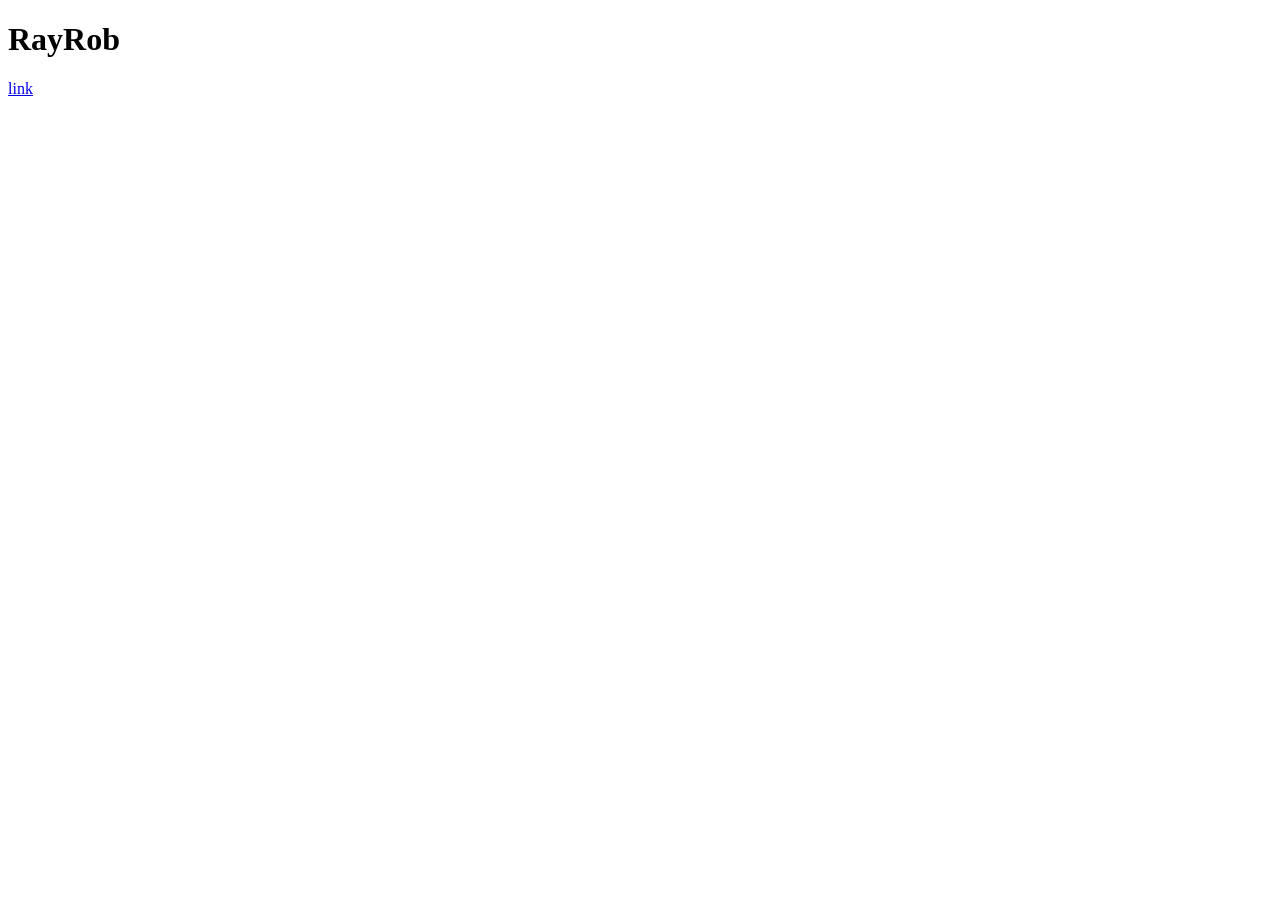
==== projects.html @ 3b28d259 "pilo 1" ====
<!DOCTYPE html>
<html lang="en">

    <head>
        <title>RayRob</title>
    </head>

    <body>
        <h1>RayRob</h1>

        <a href="https://www.youtube.com/watch?v=ELSm-G201Ls&list=PLE8uP447fYpis_9iiaT1GrdOLmg85pAJB">link</a>

    </body>
</html>
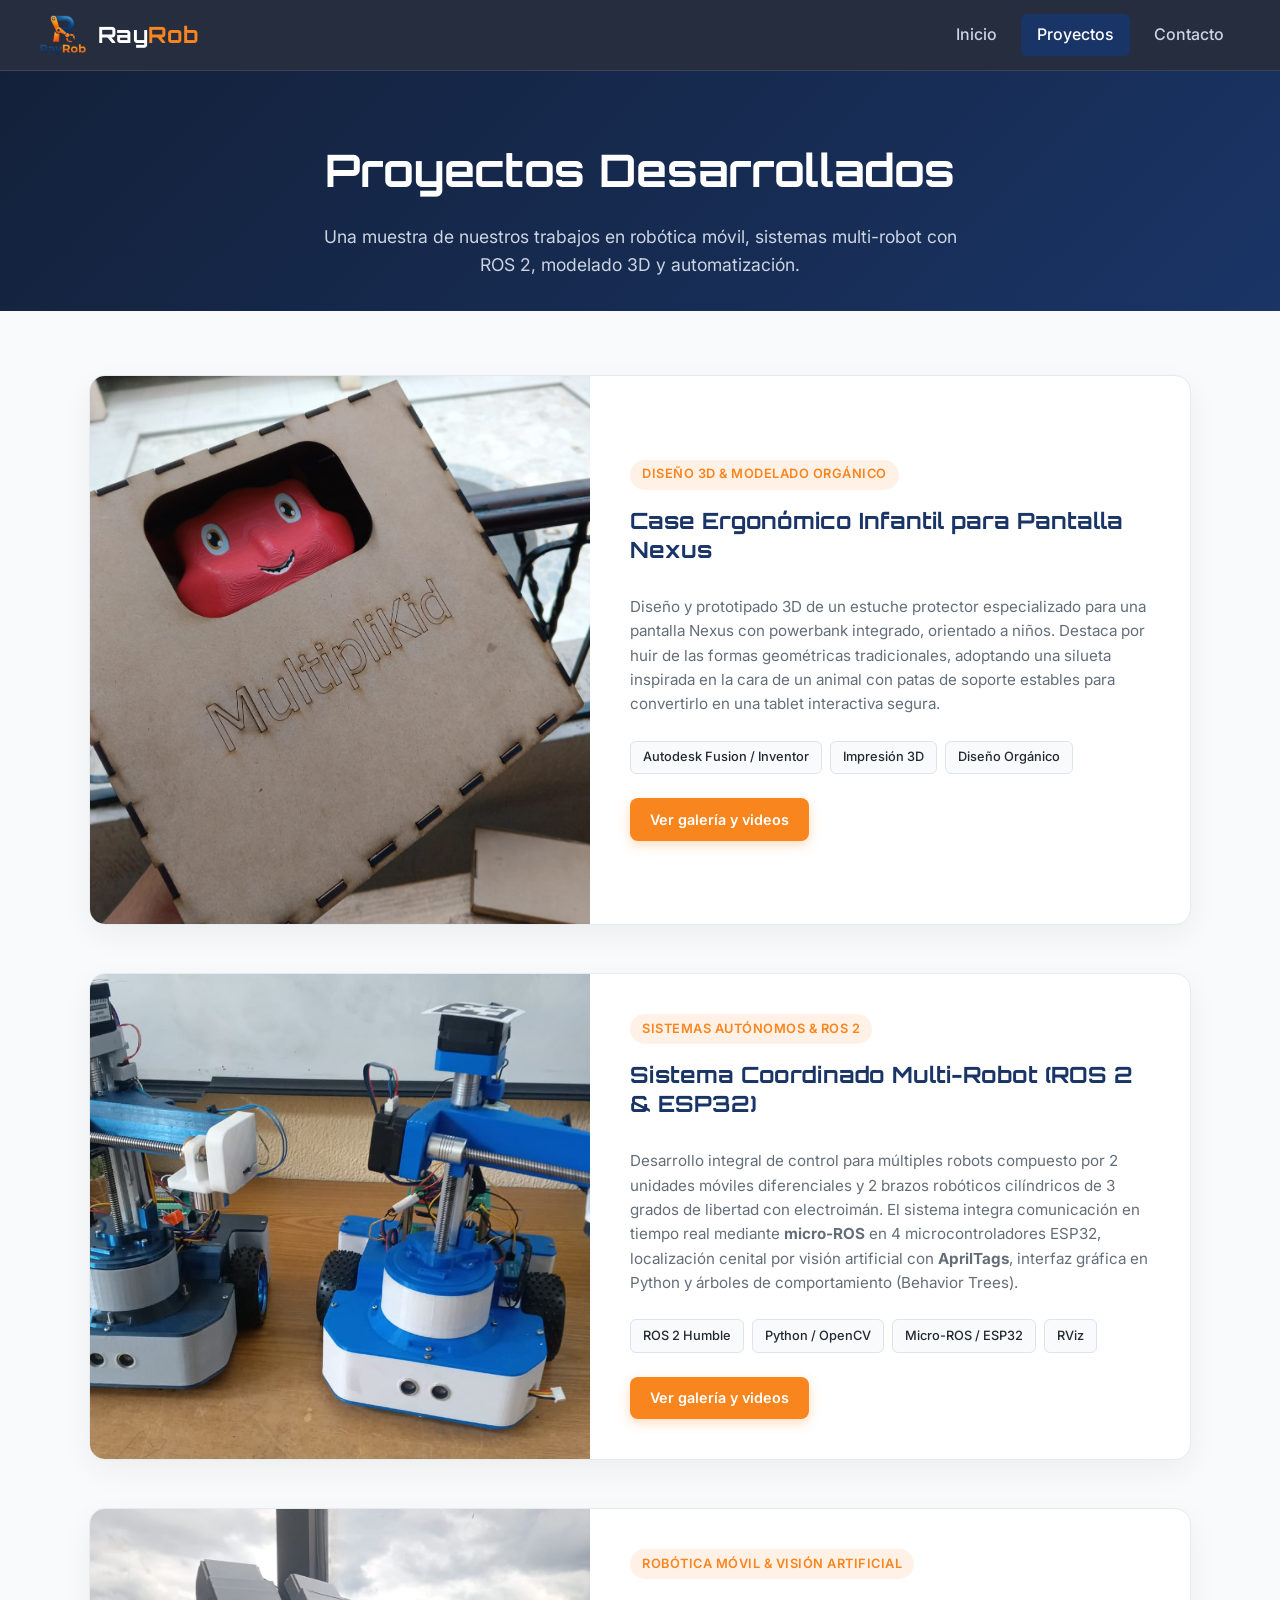
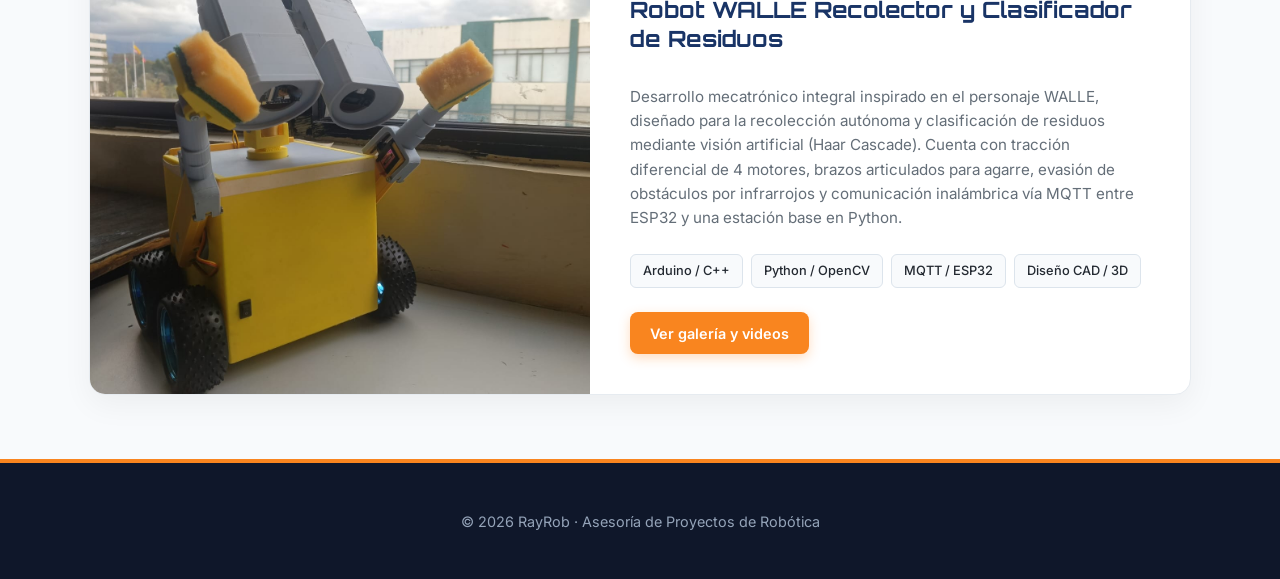
==== commit 41169cab: "second version" ====
--- a/projects.html
+++ b/projects.html
@@ -1,14 +1,148 @@
 <!DOCTYPE html>
-<html lang="en">
+<html lang="es">
+<head>
+    <meta charset="UTF-8">
+    <meta name="viewport" content="width=device-width, initial-scale=1.0">
+    <link rel="icon" type="image/png" href="multimedia/icon.png">
+    <title>RayRob | Proyectos y Desarrollos de Robótica</title>
+    <meta name="description" content="Explora nuestros proyectos universitarios, sistemas multi-robot con ROS 2, diseño 3D y prototipos de automatización.">
 
-    <head>
-        <title>RayRob</title>
-    </head>
+    <!-- Open Graph -->
+    <meta property="og:type" content="website">
+    <meta property="og:url" content="https://raynelvas.github.io/rayrob/projects.html">
+    <meta property="og:title" content="RayRob | Proyectos de Robótica">
+    <meta property="og:description" content="Conoce los proyectos de robótica móvil, ROS 2 y diseño mecánico desarrollados por RayRob.">
+    <meta property="og:image" content="multimedia/preview.png">
 
-    <body>
-        <h1>RayRob</h1>
+    <link rel="preconnect" href="https://fonts.googleapis.com">
+    <link rel="preconnect" href="https://fonts.gstatic.com" crossorigin>
+    <link href="https://fonts.googleapis.com/css2?family=Orbitron:wght@500;700&family=Inter:wght@300;400;500;600&display=swap" rel="stylesheet">
+    <link rel="stylesheet" href="styles.css">
+</head>
+<body>
 
-        <a href="https://www.youtube.com/watch?v=ELSm-G201Ls&list=PLE8uP447fYpis_9iiaT1GrdOLmg85pAJB">link</a>
+    <header class="site-header">
+        <div class="brand">
+            <img src="multimedia/logo.png" alt="Logo RayRob" class="brand-logo">
+            <span class="brand-name">Ray<span class="highlight">Rob</span></span>
+        </div>
+        <nav class="main-nav">
+            <ul>
+                <li><a href="index.html">Inicio</a></li>
+                <li><a href="projects.html" class="active">Proyectos</a></li>
+                <li><a href="contact.html">Contacto</a></li>
+            </ul>
+        </nav>
+    </header>
 
-    </body>
+    <main>
+        <!-- Page Header -->
+        <section class="projects-hero">
+            <h1>Proyectos Desarrollados</h1>
+            <p>Una muestra de nuestros trabajos en robótica móvil, sistemas multi-robot con ROS 2, modelado 3D y automatización.</p>
+        </section>
+
+        <!-- Projects Grid Container -->
+        <section class="projects-section">
+            <div class="projects-container">
+
+                <!-- Proyecto 1 -->
+                <article class="project-card">
+                    <div class="project-media">
+                        <!-- Reemplaza el src con la ruta de tu foto o video del case -->
+                        <img src="multiplikid/multiplikid.jpeg" alt="Case 3D para Pantalla Nexus Infantil">
+                    </div>
+                    <div class="project-content">
+                        <span class="project-tag">Diseño 3D & Modelado Orgánico</span>
+                        <h2><a href="multiplikid/multiplikid.html" style="color: inherit; text-decoration: none;">Case Ergonómico Infantil para Pantalla Nexus</a></h2>
+                        <p>Diseño y prototipado 3D de un estuche protector especializado para una pantalla Nexus con powerbank integrado, orientado a niños. Destaca por huir de las formas geométricas tradicionales, adoptando una silueta inspirada en la cara de un animal con patas de soporte estables para convertirlo en una tablet interactiva segura.</p>
+                        
+                        <div class="project-techs">
+                            <span>Autodesk Fusion / Inventor</span>
+                            <span>Impresión 3D</span>
+                            <span>Diseño Orgánico</span>
+                        </div>
+
+                        <!-- ENLACE / BOTÓN AGREGADO AQUÍ -->
+                        <div class="project-action" style="margin-top: 1.5rem;">
+                            <a href="multiplikid/multiplikid.html" class="btn-primary" style="padding: 0.6rem 1.25rem; font-size: 0.9rem;">Ver galería y videos</a>
+                        </div>
+                    </div>
+                </article>
+
+                <!-- Proyecto 2 -->
+                <article class="project-card">
+                    <div class="project-media">
+                        <!-- Reemplaza el src con tu imagen, ej: multimedia/robots.jpeg -->
+                        <img src="multirobot/robots_multiple.jpeg" alt="Sistema Multi-robot con ROS 2">
+                    </div>
+                    <div class="project-content">
+                        <span class="project-tag">Sistemas Autónomos & ROS 2</span>
+                        <h2><a href="multirobot/multirobot.html" style="color: inherit; text-decoration: none;">Sistema Coordinado Multi-Robot (ROS 2 & ESP32)</a></h2>
+                        <p>Desarrollo integral de control para múltiples robots compuesto por 2 unidades móviles diferenciales y 2 brazos robóticos cilíndricos de 3 grados de libertad con electroimán. El sistema integra comunicación en tiempo real mediante <strong>micro-ROS</strong> en 4 microcontroladores ESP32, localización cenital por visión artificial con <strong>AprilTags</strong>, interfaz gráfica en Python y árboles de comportamiento (Behavior Trees).</p>
+                        
+                        <div class="project-techs">
+                            <span>ROS 2 Humble</span>
+                            <span>Python / OpenCV</span>
+                            <span>Micro-ROS / ESP32</span>
+                            <span>RViz</span>
+                        </div>
+
+                        <!-- ENLACE / BOTÓN AGREGADO AQUÍ -->
+                        <div class="project-action" style="margin-top: 1.5rem;">
+                            <a href="multirobot/multirobot.html" class="btn-primary" style="padding: 0.6rem 1.25rem; font-size: 0.9rem;">Ver galería y videos</a>
+                        </div>
+                    </div>
+                </article>
+
+                <!-- Proyecto 3: Robot WALLE -->
+                <article class="project-card">
+                    <div class="project-media">
+                        <img src="walle/1_robot.jpeg" alt="Robot WALLE recolector y clasificador de residuos">
+                    </div>
+                    <div class="project-content">
+                        <span class="project-tag">Robótica Móvil & Visión Artificial</span>
+                        <h2><a href="walle/walle.html" style="color: inherit; text-decoration: none;">Robot WALLE Recolector y Clasificador de Residuos</a></h2>
+                        <p>Desarrollo mecatrónico integral inspirado en el personaje WALLE, diseñado para la recolección autónoma y clasificación de residuos mediante visión artificial (Haar Cascade). Cuenta con tracción diferencial de 4 motores, brazos articulados para agarre, evasión de obstáculos por infrarrojos y comunicación inalámbrica vía MQTT entre ESP32 y una estación base en Python.</p>
+                        
+                        <div class="project-techs">
+                            <span>Arduino / C++</span>
+                            <span>Python / OpenCV</span>
+                            <span>MQTT / ESP32</span>
+                            <span>Diseño CAD / 3D</span>
+                        </div>
+
+                        <div class="project-action" style="margin-top: 1.5rem;">
+                            <a href="walle/walle.html" class="btn-primary" style="padding: 0.6rem 1.25rem; font-size: 0.9rem;">Ver galería y videos</a>
+                        </div>
+                    </div>
+                </article>
+
+                <!-- PLANTILLA PARA FUTUROS PROYECTOS (Solo copia y pega este bloque cambiando los datos) -->
+                <!--
+                <article class="project-card">
+                    <div class="project-media">
+                        <img src="multimedia/imagen-futura.jpg" alt="Nombre del proyecto">
+                    </div>
+                    <div class="project-content">
+                        <span class="project-tag">Categoría</span>
+                        <h2>Título del Nuevo Proyecto</h2>
+                        <p>Breve descripción de las características técnicas, tecnologías utilizadas y el objetivo del proyecto universitario.</p>
+                        <div class="project-techs">
+                            <span>Tecnología 1</span>
+                            <span>Tecnología 2</span>
+                        </div>
+                    </div>
+                </article>
+                -->
+
+            </div>
+        </section>
+    </main>
+
+    <footer class="site-footer">
+        <p>© 2026 RayRob · Asesoría de Proyectos de Robótica</p>
+    </footer>
+
+</body>
 </html>
--- a/styles.css
+++ b/styles.css
@@ -0,0 +1,617 @@
+:root {
+    --primary: hsl(219, 55%, 45%);
+    --primary-dark: hsl(219, 60%, 25%);
+    --primary-light: hsl(219, 50%, 95%);
+    --accent: hsl(28, 95%, 55%); /* Naranja vibrante del logo */
+    --accent-hover: hsl(28, 95%, 48%);
+    --text: rgb(35, 41, 49);
+    --text-muted: rgb(100, 110, 120);
+    --bg: rgb(248, 250, 252);
+    --card-bg: #ffffff;
+}
+
+* { box-sizing: border-box; }
+
+body {
+    margin: 0;
+    min-height: 100vh;
+    display: flex;
+    flex-direction: column;
+    font-family: 'Inter', system-ui, sans-serif;
+    background: var(--bg);
+    color: var(--text);
+    line-height: 1.6;
+}
+
+/* Header */
+.site-header {
+    position: sticky;
+    top: 0;
+    z-index: 100;
+    display: flex;
+    justify-content: space-between;
+    align-items: center;
+    padding: 0.9rem 2.5rem;
+    background: rgba(15, 23, 42, 0.9);
+    backdrop-filter: blur(8px);
+    color: #fff;
+    border-bottom: 1px solid rgba(255, 255, 255, 0.1);
+}
+
+.brand { display: flex; align-items: center; gap: 0.75rem; }
+.brand-logo { height: 40px; }
+.brand-name {
+    font-family: 'Orbitron', sans-serif;
+    font-size: 1.4rem;
+    font-weight: 700;
+    letter-spacing: 0.5px;
+}
+.brand-name .highlight {
+    color: var(--accent);
+}
+
+.main-nav ul {
+    display: flex;
+    gap: 0.5rem;
+    list-style: none;
+    margin: 0;
+    padding: 0;
+}
+
+.main-nav a {
+    display: block;
+    padding: 0.5rem 1rem;
+    color: #cbd5e1;
+    text-decoration: none;
+    font-weight: 500;
+    border-radius: 6px;
+    transition: all 0.2s ease;
+}
+.main-nav a:hover,
+.main-nav a.active { 
+    color: #fff;
+    background: var(--primary-dark); 
+}
+
+/* Hero Section */
+.hero {
+    text-align: center;
+    padding: 6rem 1.5rem 5rem;
+    background: linear-gradient(135deg, hsl(219, 50%, 15%) 0%, var(--primary-dark) 100%);
+    color: #fff;
+}
+.hero-content {
+    max-width: 750px;
+    margin: 0 auto;
+}
+.badge {
+    display: inline-block;
+    padding: 0.35rem 0.85rem;
+    background: rgba(255, 138, 43, 0.15);
+    color: var(--accent);
+    border: 1px solid rgba(255, 138, 43, 0.3);
+    border-radius: 50px;
+    font-size: 0.85rem;
+    font-weight: 600;
+    margin-bottom: 1.25rem;
+    text-transform: uppercase;
+    letter-spacing: 0.5px;
+}
+.hero h1 {
+    font-family: 'Orbitron', sans-serif;
+    font-size: clamp(2rem, 4vw, 3.2rem);
+    margin: 0 0 1.25rem;
+    line-height: 1.2;
+}
+.hero p { 
+    font-size: 1.15rem; 
+    color: #cbd5e1;
+    max-width: 620px; 
+    margin: 0 auto 2.5rem; 
+}
+.hero-actions {
+    display: flex;
+    gap: 1rem;
+    justify-content: center;
+    flex-wrap: wrap;
+}
+
+/* Botones */
+.btn-primary {
+    display: inline-block;
+    padding: 0.85rem 1.85rem;
+    background: var(--accent);
+    color: #fff;
+    text-decoration: none;
+    border-radius: 8px;
+    font-weight: 600;
+    box-shadow: 0 4px 12px rgba(255, 138, 43, 0.3);
+    transition: all 0.2s ease;
+}
+.btn-primary:hover { 
+    transform: translateY(-2px); 
+    background: var(--accent-hover); 
+}
+
+.btn-secondary {
+    display: inline-block;
+    padding: 0.85rem 1.85rem;
+    background: transparent;
+    color: #fff;
+    text-decoration: none;
+    border: 1px solid rgba(255, 255, 255, 0.3);
+    border-radius: 8px;
+    font-weight: 600;
+    transition: all 0.2s ease;
+}
+.btn-secondary:hover {
+    background: rgba(255, 255, 255, 0.08);
+    border-color: #fff;
+}
+
+/* Servicios */
+.services { 
+    padding: 5rem 1.5rem; 
+    max-width: 1150px; 
+    margin: 0 auto; 
+}
+.services h2 {
+    text-align: center;
+    font-family: 'Orbitron', sans-serif;
+    font-size: 2rem;
+    margin-bottom: 3rem;
+    color: var(--primary-dark);
+}
+.services-grid {
+    display: grid;
+    grid-template-columns: repeat(auto-fit, minmax(300px, 1fr));
+    gap: 2rem;
+}
+.service-card {
+    padding: 2.25rem 2rem;
+    background: var(--card-bg);
+    border-top: 4px solid var(--accent);
+    border-radius: 12px;
+    box-shadow: 0 10px 25px rgba(0,0,0,0.04);
+    transition: transform 0.2s ease, box-shadow 0.2s ease;
+}
+.service-card:hover {
+    transform: translateY(-4px);
+    box-shadow: 0 14px 30px rgba(0,0,0,0.08);
+}
+.card-icon {
+    font-size: 2rem;
+    margin-bottom: 1rem;
+}
+.service-card h3 { 
+    margin-top: 0; 
+    margin-bottom: 0.75rem;
+    color: var(--primary-dark); 
+    font-size: 1.25rem;
+}
+.service-card p {
+    color: var(--text-muted);
+    margin: 0;
+    font-size: 0.95rem;
+}
+
+/* Sección Enfoque Estudiantil */
+.student-focus {
+    background: #fff;
+    padding: 4rem 1.5rem;
+    border-top: 1px solid rgb(230, 235, 240);
+    border-bottom: 1px solid rgb(230, 235, 240);
+    text-align: center;
+}
+.focus-container {
+    max-width: 750px;
+    margin: 0 auto;
+}
+.student-focus h2 {
+    font-family: 'Orbitron', sans-serif;
+    font-size: 1.75rem;
+    color: var(--primary-dark);
+    margin-bottom: 1rem;
+}
+.student-focus p {
+    color: var(--text-muted);
+    font-size: 1.05rem;
+    margin: 0;
+}
+
+/* Footer */
+.site-footer {
+    margin-top: auto;
+    padding: 2rem;
+    text-align: center;
+    background: #0f172a;
+    color: #94a3b8;
+    font-size: 0.9rem;
+    border-top: 4px solid var(--accent);
+}
+
+
+
+
+
+/* Contact Page Styles */
+.contact-section {
+    padding: 5rem 1.5rem;
+    max-width: 1100px;
+    margin: 0 auto;
+}
+
+.contact-container {
+    display: grid;
+    grid-template-columns: repeat(auto-fit, minmax(300px, 1fr));
+    gap: 3rem;
+    background: #fff;
+    padding: 3rem;
+    border-radius: 16px;
+    box-shadow: 0 10px 30px rgba(0, 0, 0, 0.05);
+    border: 1px solid rgb(230, 235, 240);
+}
+
+.contact-info h2 {
+    font-family: 'Orbitron', sans-serif;
+    color: var(--primary-dark);
+    font-size: 1.8rem;
+    margin-top: 0;
+    margin-bottom: 1rem;
+}
+
+.contact-info > p {
+    color: var(--text-muted);
+    margin-bottom: 2rem;
+}
+
+.info-item {
+    display: flex;
+    gap: 1rem;
+    margin-bottom: 1.5rem;
+    align-items: flex-start;
+}
+
+.info-icon {
+    font-size: 1.5rem;
+}
+
+.info-item strong {
+    display: block;
+    color: var(--text);
+    font-size: 0.95rem;
+}
+
+.info-item p {
+    margin: 0;
+    color: var(--text-muted);
+    font-size: 1rem;
+}
+
+/* Formulario */
+.contact-form-wrapper {
+    background: var(--bg);
+    padding: 2rem;
+    border-radius: 12px;
+    border: 1px solid rgb(225, 230, 235);
+}
+
+.contact-form h3 {
+    font-family: 'Orbitron', sans-serif;
+    color: var(--primary-dark);
+    margin-top: 0;
+    margin-bottom: 1.5rem;
+    font-size: 1.3rem;
+}
+
+.form-group {
+    margin-bottom: 1.25rem;
+}
+
+.form-group label {
+    display: block;
+    font-size: 0.9rem;
+    font-weight: 600;
+    margin-bottom: 0.5rem;
+    color: var(--text);
+}
+
+.form-group input,
+.form-group textarea {
+    width: 100%;
+    padding: 0.75rem 1rem;
+    border: 1px solid rgb(205, 215, 225);
+    border-radius: 8px;
+    font-family: 'Inter', system-ui, sans-serif;
+    font-size: 1rem;
+    background: #fff;
+    color: var(--text);
+    transition: border-color 0.2s, box-shadow 0.2s;
+}
+
+.form-group input:focus,
+.form-group textarea:focus {
+    outline: none;
+    border-color: var(--primary);
+    box-shadow: 0 0 0 3px rgba(37, 99, 235, 0.15);
+}
+
+.btn-full {
+    width: 100%;
+    text-align: center;
+    border: none;
+    cursor: pointer;
+    font-size: 1rem;
+}
+
+
+
+
+
+
+
+
+
+
+
+
+
+
+
+/* Projects Page Styles */
+.projects-hero {
+    text-align: center;
+    padding: 4rem 1.5rem 2rem;
+    background: linear-gradient(135deg, hsl(219, 50%, 15%) 0%, var(--primary-dark) 100%);
+    color: #fff;
+}
+
+.projects-hero h1 {
+    font-family: 'Orbitron', sans-serif;
+    font-size: clamp(1.8rem, 3.5vw, 2.8rem);
+    margin: 0 0 1rem;
+}
+
+.projects-hero p {
+    color: #cbd5e1;
+    font-size: 1.1rem;
+    max-width: 650px;
+    margin: 0 auto;
+}
+
+.projects-section {
+    padding: 4rem 1.5rem;
+    max-width: 1150px;
+    margin: 0 auto;
+}
+
+.projects-container {
+    display: flex;
+    flex-direction: column;
+    gap: 3rem;
+}
+
+.project-card {
+    background: #fff;
+    border-radius: 16px;
+    overflow: hidden;
+    box-shadow: 0 10px 30px rgba(0, 0, 0, 0.05);
+    border: 1px solid rgb(230, 235, 240);
+    display: grid;
+    grid-template-columns: 1fr 1.2fr;
+    transition: transform 0.2s ease, box-shadow 0.2s ease;
+}
+
+.project-card:hover {
+    transform: translateY(-3px);
+    box-shadow: 0 14px 35px rgba(0, 0, 0, 0.08);
+}
+
+.project-media {
+    background: #0f172a;
+    display: flex;
+    align-items: center;
+    justify-content: center;
+    overflow: hidden;
+    min-height: 280px;
+}
+
+.project-media img,
+.project-media video {
+    width: 100%;
+    height: 100%;
+    object-fit: cover;
+    transition: transform 0.3s ease;
+}
+
+.project-card:hover .project-media img {
+    transform: scale(1.03);
+}
+
+.project-content {
+    padding: 2.5rem;
+    display: flex;
+    flex-direction: column;
+    justify-content: center;
+}
+
+.project-tag {
+    display: inline-block;
+    padding: 0.3rem 0.75rem;
+    background: rgba(255, 138, 43, 0.12);
+    color: var(--accent);
+    border-radius: 50px;
+    font-size: 0.8rem;
+    font-weight: 600;
+    text-transform: uppercase;
+    letter-spacing: 0.5px;
+    margin-bottom: 1rem;
+    align-self: flex-start;
+}
+
+.project-content h2 {
+    font-family: 'Orbitron', sans-serif;
+    color: var(--primary-dark);
+    font-size: 1.4rem;
+    margin-top: 0;
+    margin-bottom: 1rem;
+    line-height: 1.3;
+}
+
+.project-content p {
+    color: var(--text-muted);
+    font-size: 0.95rem;
+    margin-bottom: 1.5rem;
+}
+
+.project-techs {
+    display: flex;
+    flex-wrap: wrap;
+    gap: 0.5rem;
+}
+
+.project-techs span {
+    background: var(--bg);
+    color: var(--text);
+    padding: 0.35rem 0.75rem;
+    border-radius: 6px;
+    font-size: 0.8rem;
+    font-weight: 500;
+    border: 1px solid rgb(220, 228, 236);
+}
+
+/* Responsive para pantallas pequeñas (móviles) */
+@media (max-width: 768px) {
+    .project-card {
+        grid-template-columns: 1fr;
+    }
+    .project-media {
+        min-height: 220px;
+    }
+    .project-content {
+        padding: 1.75rem;
+    }
+}
+
+
+
+
+
+
+
+/* Estilos para Páginas de Detalle de Proyecto */
+.project-detail-section {
+    padding: 3rem 1.5rem 5rem;
+    max-width: 1150px;
+    margin: 0 auto;
+}
+
+.back-navigation {
+    margin-bottom: 2rem;
+}
+
+.btn-back {
+    display: inline-flex;
+    align-items: center;
+    color: var(--primary-dark);
+    text-decoration: none;
+    font-weight: 600;
+    font-size: 0.95rem;
+    padding: 0.5rem 1rem;
+    background: #fff;
+    border: 1px solid rgb(215, 225, 235);
+    border-radius: 8px;
+    box-shadow: 0 2px 5px rgba(0,0,0,0.02);
+    transition: all 0.2s ease;
+}
+
+.btn-back:hover {
+    background: var(--bg);
+    border-color: var(--primary);
+    transform: translateX(-3px);
+}
+
+.project-header-info {
+    margin-bottom: 2.5rem;
+}
+
+.project-header-info h1 {
+    font-family: 'Orbitron', sans-serif;
+    color: var(--primary-dark);
+    font-size: clamp(1.8rem, 3vw, 2.5rem);
+    margin: 0.75rem 0 1rem;
+    line-height: 1.2;
+}
+
+.project-lead {
+    color: var(--text-muted);
+    font-size: 1.15rem;
+    margin: 0;
+}
+
+/* Galería multimedia interna */
+.media-gallery {
+    display: grid;
+    grid-template-columns: repeat(auto-fit, minmax(400px, 1fr));
+    gap: 2rem;
+    margin-bottom: 3rem;
+}
+
+.media-card {
+    background: #fff;
+    border-radius: 12px;
+    overflow: hidden;
+    border: 1px solid rgb(230, 235, 240);
+    box-shadow: 0 6px 20px rgba(0, 0, 0, 0.04);
+}
+
+.media-card img,
+.media-card video {
+    width: 100%;
+    height: 400px;
+    object-fit: cover;
+    display: block;
+    background: #0f172a;
+}
+
+.media-caption {
+    padding: 1rem;
+    margin: 0;
+    font-size: 0.9rem;
+    color: var(--text-muted);
+    text-align: center;
+    border-top: 1px solid rgb(240, 243, 246);
+    background: #fafbfc;
+}
+
+/* Sección de especificaciones técnicas */
+.project-specs {
+    background: #fff;
+    padding: 2.5rem;
+    border-radius: 12px;
+    border: 1px solid rgb(230, 235, 240);
+    box-shadow: 0 6px 20px rgba(0, 0, 0, 0.04);
+}
+
+.project-specs h3 {
+    font-family: 'Orbitron', sans-serif;
+    color: var(--primary-dark);
+    margin-top: 0;
+    margin-bottom: 1.25rem;
+    font-size: 1.3rem;
+}
+
+.project-specs ul {
+    margin: 0;
+    padding-left: 1.25rem;
+    color: var(--text-muted);
+}
+
+.project-specs li {
+    margin-bottom: 0.75rem;
+    line-height: 1.6;
+}
+
+.project-specs strong {
+    color: var(--text);
+}
